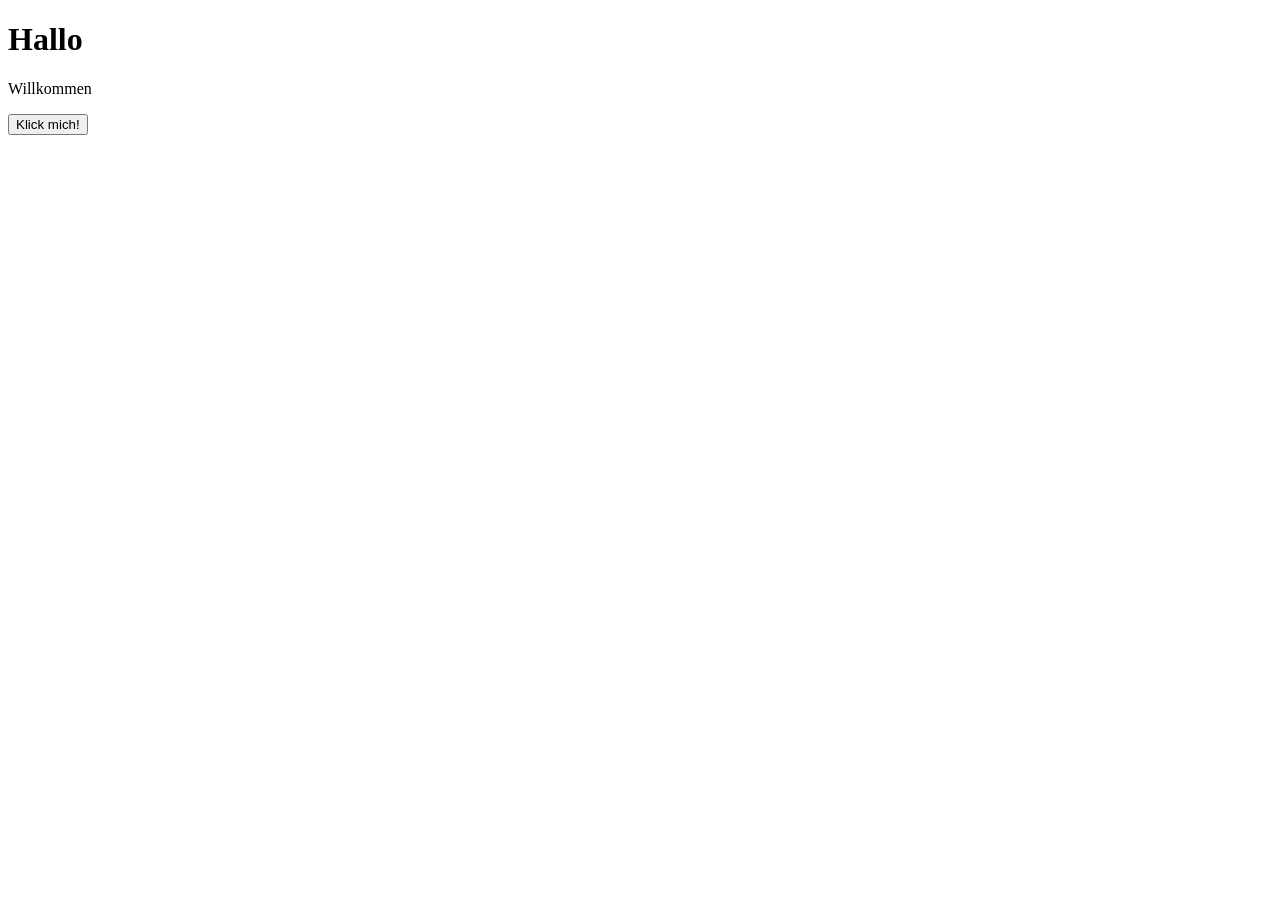
==== index.html @ c0b60e04 "test" ====
<!DOCTYPE html>
<html lang="de">
<head>
    <meta charset="UTF-8">
    <title>Mini-Website</title>
    <link rel="stylesheet" href="style.css">
</head>
<body>
<h1>Hallo</h1>
<p>Willkommen</p>

<button onclick="zeigeNachricht()">Klick mich!</button>

<script src="script.js"></script>
</body>
</html>
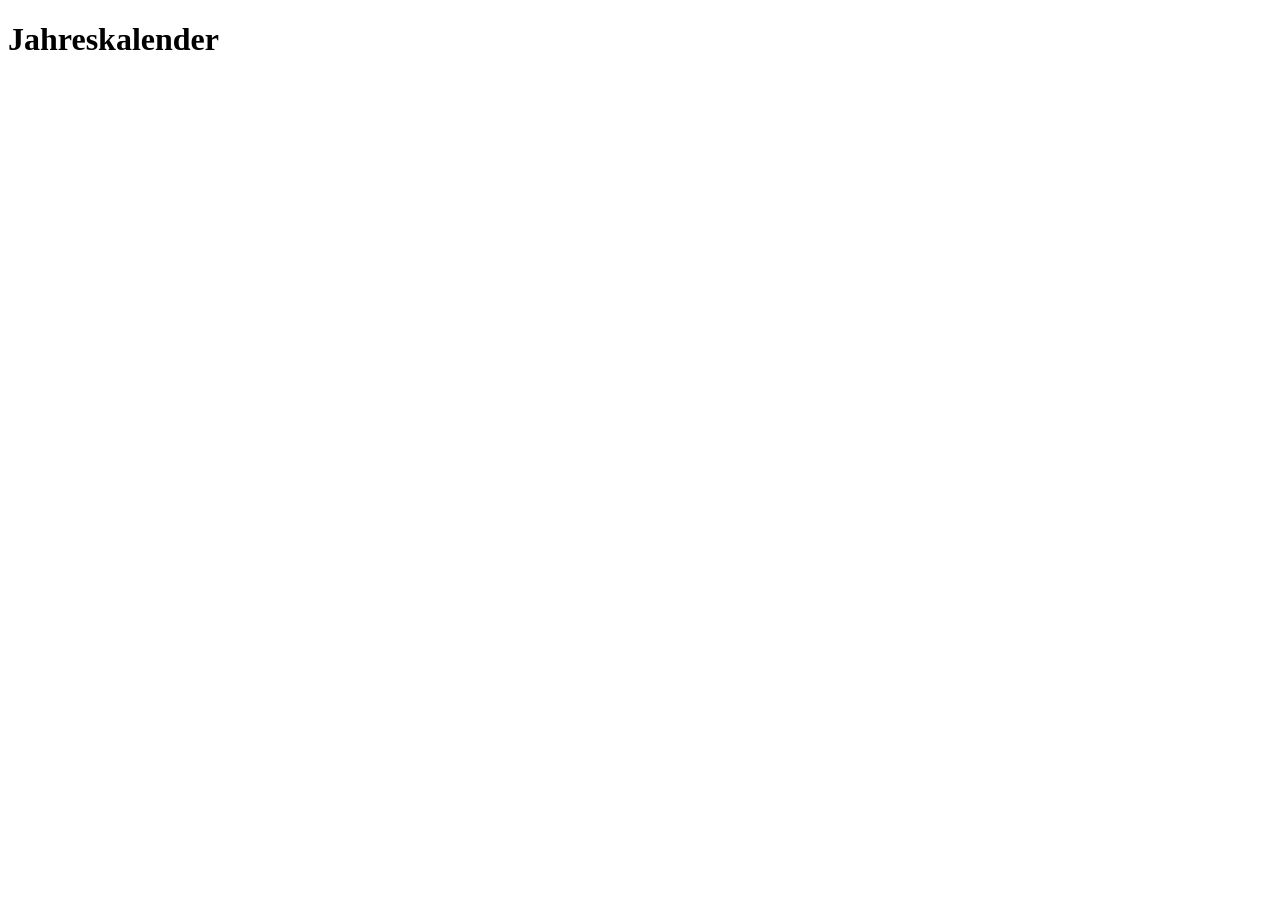
==== commit 96d6fa19: "Projektstruktur mit index.html, style.css und script.js erstellt" ====
--- a/index.html
+++ b/index.html
@@ -2,15 +2,15 @@
 <html lang="de">
 <head>
     <meta charset="UTF-8">
-    <title>Mini-Website</title>
+    <meta name="viewport" content="width=device-width, initial-scale=1.0">
+    <title>Jahreskalender</title>
     <link rel="stylesheet" href="style.css">
 </head>
 <body>
-<h1>Hallo</h1>
-<p>Willkommen</p>
-
-<button onclick="zeigeNachricht()">Klick mich!</button>
-
+<header>
+    <h1>Jahreskalender</h1>
+</header>
+<main id="kalender-container"></main>
 <script src="script.js"></script>
 </body>
 </html>
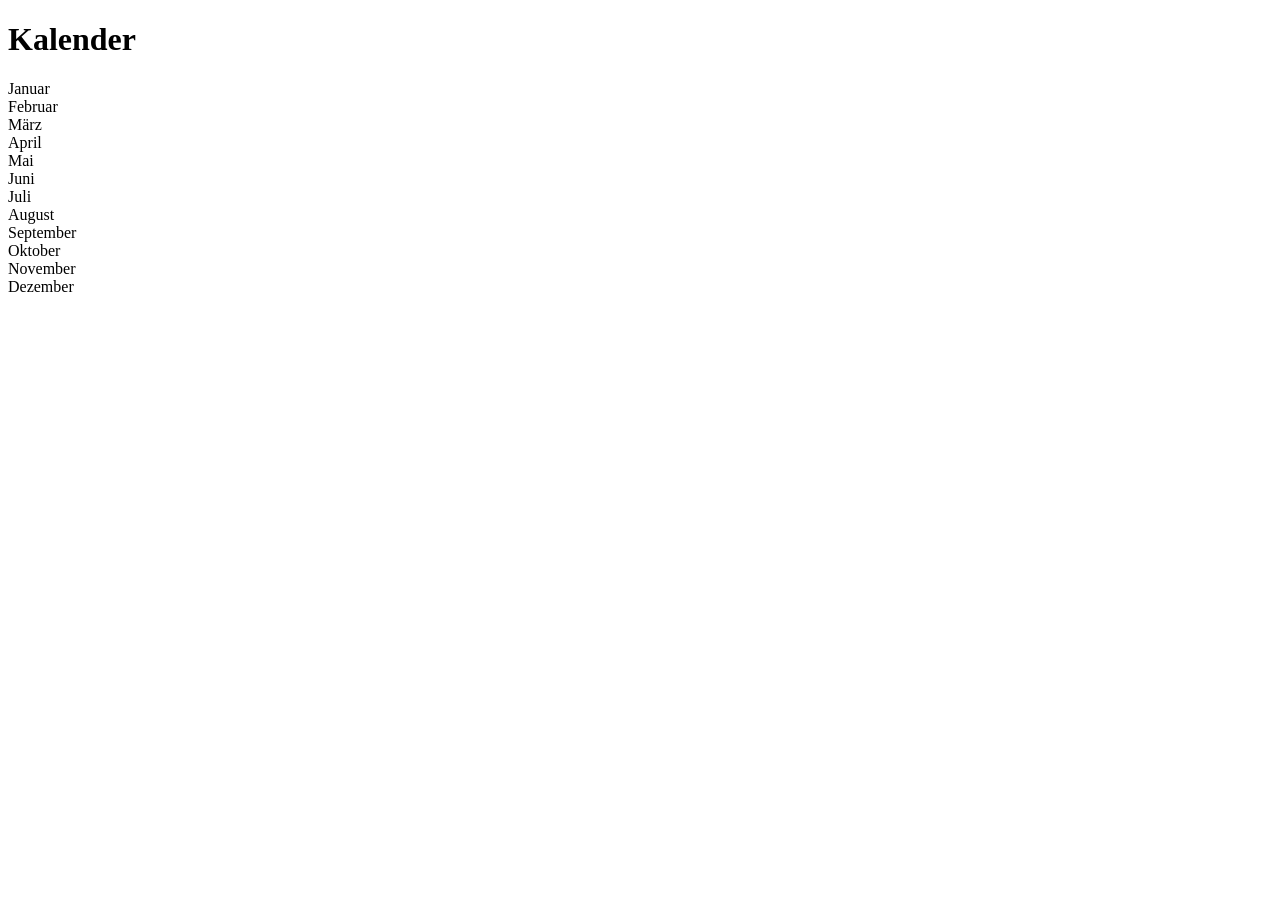
==== commit e8a213be: "Monatsübersicht mit 12 Monatsnamen als Kacheln erzeugt" ====
--- a/index.html
+++ b/index.html
@@ -1,15 +1,13 @@
 <!DOCTYPE html>
 <html lang="de">
 <head>
-    <meta charset="UTF-8">
-    <meta name="viewport" content="width=device-width, initial-scale=1.0">
-    <title>Jahreskalender</title>
-    <link rel="stylesheet" href="style.css">
+    <meta charset="UTF-8" />
+    <meta name="viewport" content="width=device-width, initial-scale=1.0" />
+    <title>Mein Kalender</title>
+    <link rel="stylesheet" href="style.css" />
 </head>
 <body>
-<header>
-    <h1>Jahreskalender</h1>
-</header>
+<h1>Kalender</h1>
 <main id="kalender-container"></main>
 <script src="script.js"></script>
 </body>
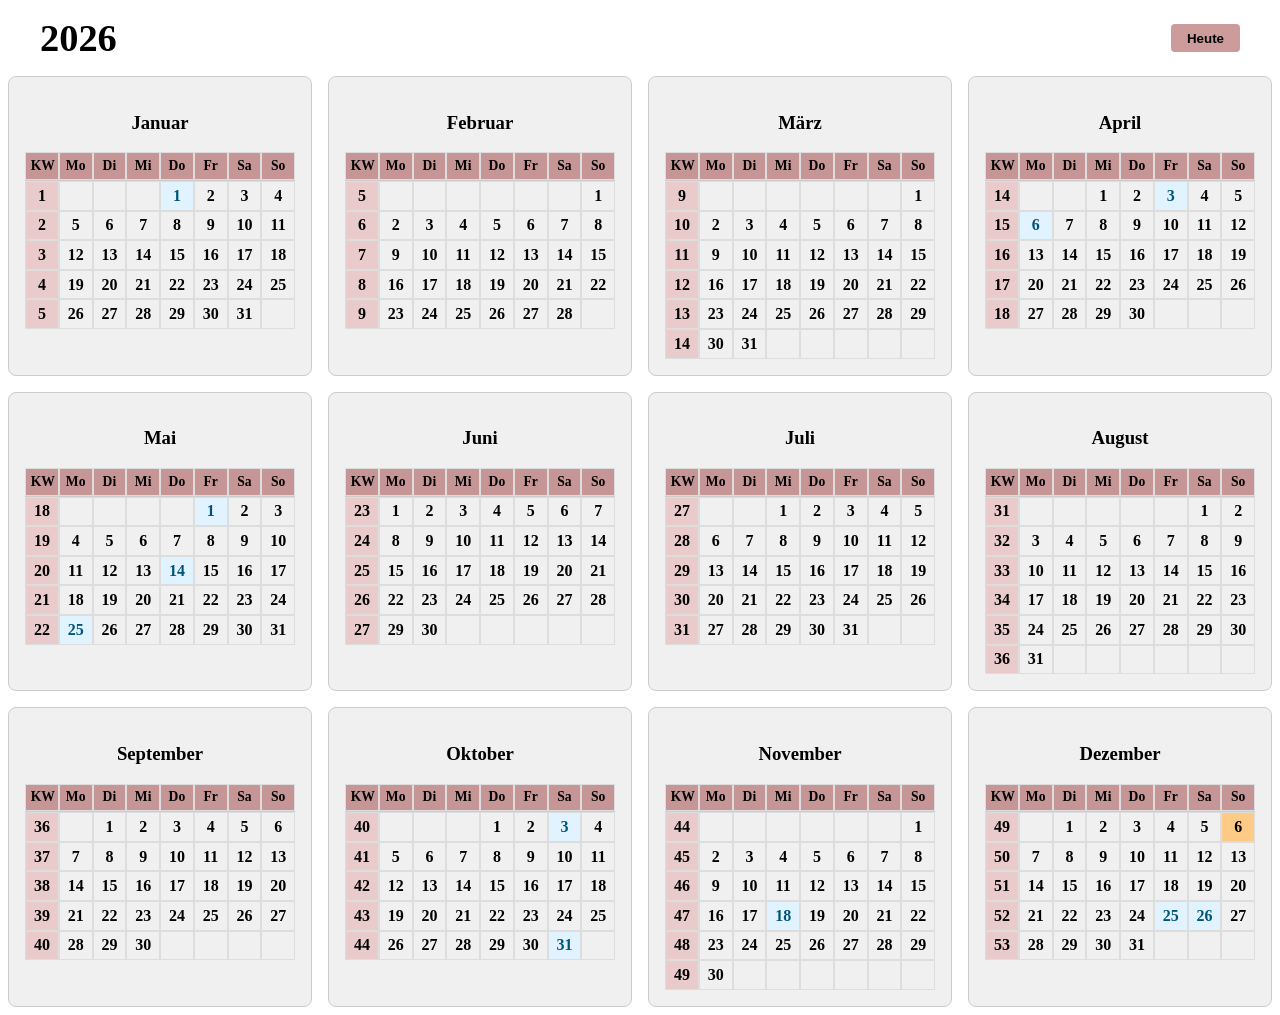
==== commit 51f78f1d: "Neuer Branch: Kalender-Update" ====
--- a/index.html
+++ b/index.html
@@ -1,14 +1,46 @@
-<!DOCTYPE html>
-<html lang="de">
+<!DOCTYPE html> <!-- Deklariert das Dokument als HTML5 -->
+<html lang="de"> <!-- Legt die Sprache der Seite auf Deutsch fest -->
 <head>
-    <meta charset="UTF-8" />
-    <meta name="viewport" content="width=device-width, initial-scale=1.0" />
-    <title>Mein Kalender</title>
-    <link rel="stylesheet" href="style.css" />
+  <meta charset="UTF-8" /> <!-- Zeichencodierung: UTF-8 -->
+  <meta name="viewport" content="width=device-width, initial-scale=1.0" /> <!-- Responsive Design für Mobilgeräte -->
+  <title>Mein Kalender</title> <!-- Titel des Tabs im Browser -->
+  <link rel="stylesheet" href="style.css" /> <!-- Verknüpfung zur externen CSS-Datei -->
 </head>
 <body>
-<h1>Kalender</h1>
-<main id="kalender-container"></main>
-<script src="script.js"></script>
+
+  <!-- ───── obere Leiste mit Jahr + Reset-Button ───── -->
+  <div class="jahr-bar"> <!-- Container für Jahreszahl und Reset-Knopf -->
+    <h1 id="jahr-anzeige" style="cursor:pointer;">2025</h1> <!-- Jahr als klickbarer Titel (öffnet Overlay) -->
+    <button id="reset-jahr">Heute</button> <!-- Button zum Zurückspringen auf aktuelles Jahr -->
+  </div>
+
+  <!-- ► Overlay-Fenster zur Jahresauswahl (erscheint beim Klick auf Jahreszahl) -->
+  <div id="year-overlay" class="hidden"> <!-- Anfang des Overlays, standardmäßig versteckt -->
+    <div class="year-box"> <!-- Weiße Box für Jahresauswahl -->
+
+      <h2>Kalenderjahr</h2> <!-- Überschrift im Overlay -->
+
+      <div class="digit-row"> <!-- Container für die vier Ziffern -->
+
+        <!-- Die ersten zwei Ziffern ("20") sind fest und nicht veränderbar -->
+        <select disabled><option>2</option></select> <!-- Ziffer „2“ (tausender Stelle) -->
+        <select disabled><option>0</option></select> <!-- Ziffer „0“ (hunderter Stelle) -->
+
+        <!-- Diese beiden Selects werden per JavaScript befüllt (0–9) -->
+        <select id="d3"></select> <!-- Zehnerstelle (z.B. 2 in 2025) -->
+        <select id="d4"></select> <!-- Einerstelle (z.B. 5 in 2025) -->
+
+      </div>
+
+      <button id="year-ok">OK</button> <!-- Bestätigungsknopf für das neue Jahr -->
+
+    </div>
+  </div>
+
+  <!-- Bereich für den Kalender (Monate) + Tooltip für Feiertage -->
+  <main id="kalender-container"></main> <!-- Hier wird der Kalender dynamisch eingefügt -->
+  <div id="feiertag-popup" class="popup hidden"></div> <!-- Tooltip-Feld für Feiertagsinfo -->
+
+  <script src="script.js"></script> <!-- Einbindung der JavaScript-Datei -->
 </body>
 </html>
--- a/style.css
+++ b/style.css
@@ -0,0 +1,213 @@
+#kalender-container {
+    display: grid; /* Verwende Grid-Layout für die Monatsanzeige */
+    grid-template-columns: repeat(4, 1fr); /* 4 gleich breite Spalten für 12 Monate */
+    gap: 1rem; /* Abstand zwischen den Monatsfeldern */
+}
+
+.monat { /* Stil eines einzelnen Monatsfeldes */
+    background-color: #f0f0f0; /* hellgrauer Hintergrund */
+    border: 1px solid #ccc; /* grauer Rand */
+    padding: 1rem; /* Innenabstand rundherum */
+    text-align: center; /* Textzentrierung */
+    font-weight: bold; /* Fettschrift für Monatsnamen */
+    border-radius: 8px; /* abgerundete Ecken */
+}
+
+.tage-header,
+.tage-container {
+  display: grid; /* Grid-Layout für Wochentage und Kalendertage */
+  grid-template-columns: repeat(8, minmax(0, 1fr)); /* 8 gleich breite Spalten (KW + Mo–So) */
+  width: 100%; /* volle Breite */
+}
+
+.tage-header div,
+.tage-container div {
+  text-align: center; /* Text zentrieren */
+  border: 1px solid #ddd; /* dünner grauer Rahmen */
+  padding: 0.3rem; /* Innenabstand in der Zelle */
+  box-sizing: border-box; /* Padding und Border zählen zur Gesamtgröße */
+  min-width: 0; /* verhindert zu breite Zellen bei langem Inhalt */
+}
+
+.tage-header {
+  background-color: #aa595998; /* Hintergrundfarbe für Wochentagszeile */
+  color: #000; /* schwarze Schrift */
+  font-weight: lighter; /* dünnere Schriftart */
+  border-bottom: 1px solid #ccc; /* unterer Rand */
+  font-size: 0.85rem; /* kleinere Schriftgröße */
+}
+
+.kw-cell {
+  font-weight: bold; /* fette Schrift für Kalenderwoche */
+  background-color: #eacbcb; /* rosafarbener Hintergrund für KW-Spalte */
+}
+
+.feiertag {
+    background-color: #e0f3ff; /* hellblauer Hintergrund */
+    color: #005577; /* dunkelblauer Text */
+    font-weight: bold; /* fette Schrift */
+    border: 2px solid #3399cc; /* auffälliger blauer Rand */
+}
+
+.heute {
+    background: #FFCA86; /* orangener Hintergrund für heutigen Tag */
+    border: 2px solid #ff9800; /* passender oranger Rand */
+    font-weight: bold; /* fette Schrift */
+}
+
+.heute.feiertag {
+    background: linear-gradient(135deg, #ffecb3 50%, #e0f3ff 50%); /* zweifarbiger Hintergrund bei Kombination von heute + Feiertag */
+}
+
+.popup {
+    position: absolute; /* frei platzierbar über dem Kalender */
+    background-color: white; /* weißer Hintergrund */
+    border-radius: 6px; /* abgerundete Ecken */
+    padding: 0.5rem 1rem; /* Innenabstand */
+    font-size: 0.9rem; /* mittelgroße Schrift */
+    font-weight: bold; /* fette Schrift */
+    box-shadow: 0 4px 12px rgba(0, 0, 0, 0.2); /* Schatteneffekt */
+    z-index: 1000; /* über anderen Elementen */
+    transition: opacity 0.2s; /* weiches Ein-/Ausblenden */
+}
+
+.hidden {
+    display: none; /* Element verstecken */
+}
+
+/* ---------- Top-Bar-Grundlayout ---------- */
+
+#year-overlay {
+    position: fixed; /* immer über dem Fenster */
+    inset: 0; /* alle Seiten auf 0 → volle Fenstergröße */
+    background: rgba(0, 0, 0, .55); /* halbtransparentes Schwarz */
+    display: flex; /* Flexbox zur Zentrierung */
+    justify-content: center; /* horizontal zentriert */
+    align-items: center; /* vertikal zentriert */
+    z-index: 2000; /* über allem */
+}
+
+#year-overlay.hidden {
+    display: none; /* Overlay ausblenden */
+}
+
+/* ───── weiße Jahresauswahl-Karte ───── */
+.year-box {
+    background: #fff; /* weißer Hintergrund */
+    padding: 1.0rem 2rem; /* Innenabstand oben/unten 1rem, seitlich 2rem */
+    border-radius: 8px; /* abgerundete Ecken */
+    box-shadow: 0 8px 20px rgba(0, 0, 0, .3); /* starker Schatten */
+    display: flex; /* Flexbox für vertikale Anordnung */
+    flex-direction: column; /* Elemente untereinander */
+    align-items: center; /* horizontal zentriert */
+}
+
+.digit-row {
+    display: inline-flex; /* alle Selects nebeneinander */
+    gap: .4rem; /* Abstand zwischen Selects */
+    margin: .8rem 0 1.6rem; /* oben 0.8rem, unten 1.6rem Abstand */
+}
+
+.digit-row select {
+    font-size: 1.4rem; /* große Schrift für Auswahl */
+    padding: .2rem .4rem; /* Innenabstand */
+    border-color: #aa595998; /* rosafarbener Rand */
+    border-width: 2px; /* dickerer Rand */
+}
+
+.year-box h2 {
+    margin-bottom: 0.6rem; /* Abstand unter der Überschrift */
+}
+
+/* OK-Button */
+#year-ok {
+    padding: .4rem 1.6rem; /* Innenabstand oben/unten 0.4rem, seitlich 1.6rem */
+    font-weight: bold; /* fette Schrift */
+    cursor: pointer; /* Zeiger beim Überfahren */
+    background: #aa595998; /* rosafarbener Hintergrund */
+    color: #fff; /* weiße Schrift */
+    border: none; /* kein Standardrand */
+    border-radius: 4px; /* abgerundete Ecken */
+    margin-bottom: 1rem; /* Abstand nach unten */
+}
+
+.jahr-bar {
+    display: flex; /* Flexbox für horizontale Anordnung */
+    justify-content: space-between; /* Abstand zwischen Jahr-Anzeige und Reset-Button */
+    align-items: center; /* vertikal zentriert */
+    margin: 1rem 2rem 1rem 2rem; /* Außenabstand: oben/unten 1rem, seitlich 2rem */
+}
+
+#jahr-anzeige {
+    font-size: 2.4rem; /* große Schrift für die aktuelle Jahreszahl */
+    margin: 0; /* kein Außenabstand */
+}
+
+#reset-jahr {
+    background: #aa595998; /* rosafarbener Hintergrund */
+    border: none; /* kein Rand */
+    padding: 0.4rem 1rem; /* Innenabstand */
+    border-radius: 4px; /* abgerundete Ecken */
+    font-weight: bold; /* fette Schrift */
+    cursor: pointer; /* Handzeiger beim Überfahren */
+    transition: background 0.2s; /* weicher Übergang bei Hover */
+}
+
+#reset-jahr:hover {
+    background: #e08900; /* dunkleres Orange beim Hover */
+}
+@media (max-width: 900px) and (min-width: 601px) {
+
+    /* Weniger Spalten im Kalender – z.B. 2 Monate pro Zeile statt 4 */
+    #kalender-container {
+      grid-template-columns: repeat(2, 1fr);
+      gap: 0.8rem;
+      padding: 1rem;
+    }
+  
+    /* Monatsbox kompakter darstellen */
+    .monat {
+      padding: 0.6rem;
+      font-size: 0.95rem;
+    }
+  
+    /* Wochentagszeile: kleinere Schrift für bessere Lesbarkeit */
+    .tage-header {
+      font-size: 0.75rem;
+    }
+  
+    /* Tageszellen: kompakteres Layout */
+    .tage-header div,
+    .tage-container div {
+      padding: 0.2rem;
+      font-size: 0.75rem;
+    }
+  
+    /* Tooltip etwas kleiner */
+    .popup {
+      font-size: 0.8rem;
+      padding: 0.4rem 0.8rem;
+    }
+  
+    /* Jahresauswahl: größerer Abstand zwischen Ziffern */
+    .digit-row {
+      gap: 0.6rem;
+    }
+  
+    .digit-row select {
+      font-size: 1.2rem;
+      padding: 0.3rem 0.6rem;
+    }
+  
+    /* OK-Button größer und mittiger */
+    #year-ok {
+      padding: 0.6rem 2rem;
+      font-size: 1rem;
+    }
+  
+    /* Reset-Button oben rechts kleiner */
+    #reset-jahr {
+      padding: 0.3rem 0.8rem;
+      font-size: 0.85rem;
+    }
+  }
